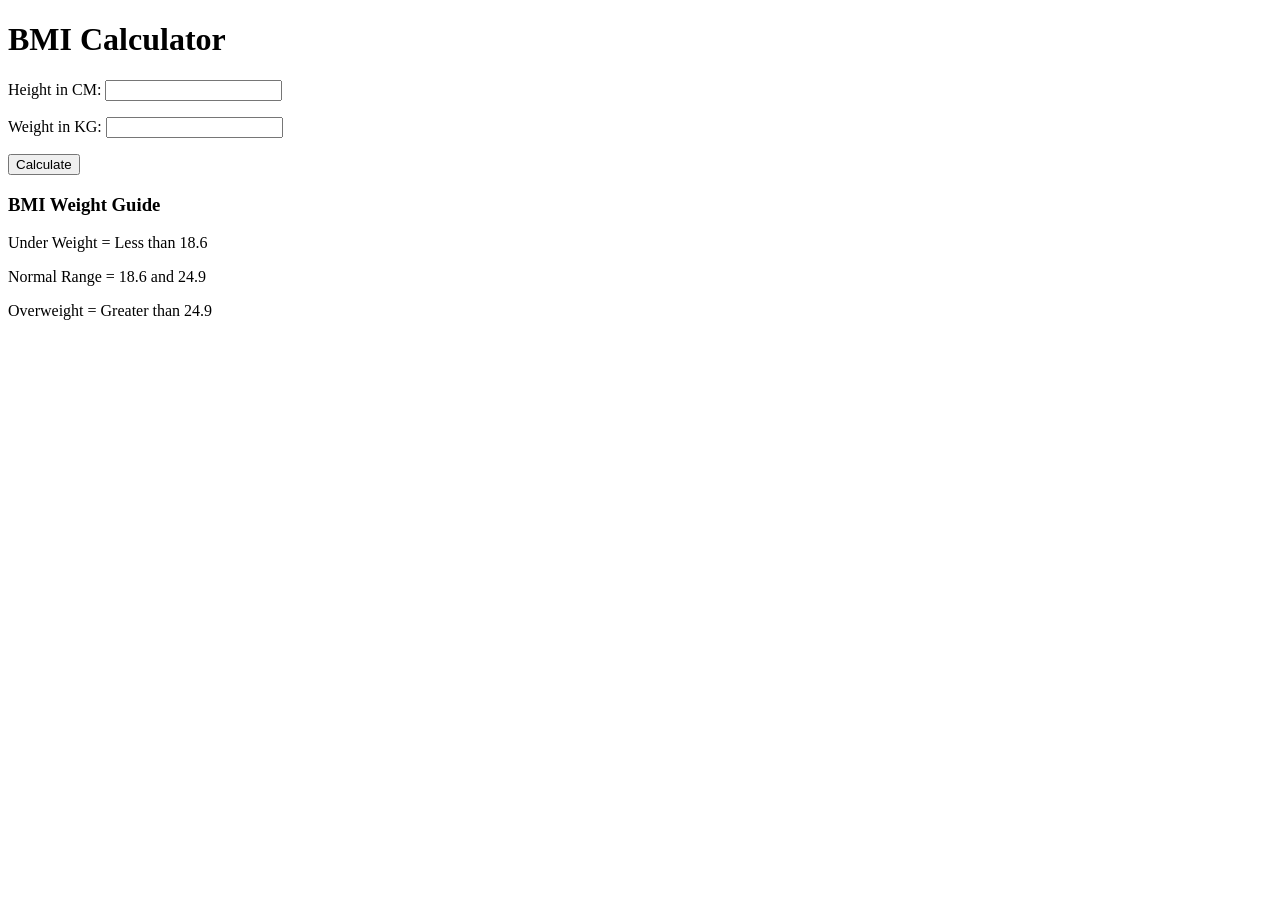
==== project2/index.html @ 26f507ec "project2" ====
<!DOCTYPE html>
<html lang="en">
  <head>
    <meta charset="UTF-8" />
    <meta name="viewport" content="width=device-width, initial-scale=1.0" />
    <meta http-equiv="X-UA-Compatible" content="ie=edge" />
    <link rel="stylesheet" href="style.css" />
    <link rel="stylesheet" href="../styles.css" />
    <title>BMI Calculator</title>
  </head>
  <body>
   
    <div class="container">
      <h1>BMI Calculator</h1>
      <form>
        <p><label>Height in CM: </label><input type="text" id="height" /></p>
        <p><label>Weight in KG: </label><input type="text" id="weight" /></p>
        <button>Calculate</button>
        <div id="results"></div>
        <div id="weight-guide">
          <h3>BMI Weight Guide</h3>
          <p>Under Weight = Less than 18.6</p>
          <p>Normal Range = 18.6 and 24.9</p>
          <p>Overweight = Greater than 24.9</p>
        </div>
      </form>
    </div>
  </body>
  <script src="chaiaurcode.js"></script>
</html>
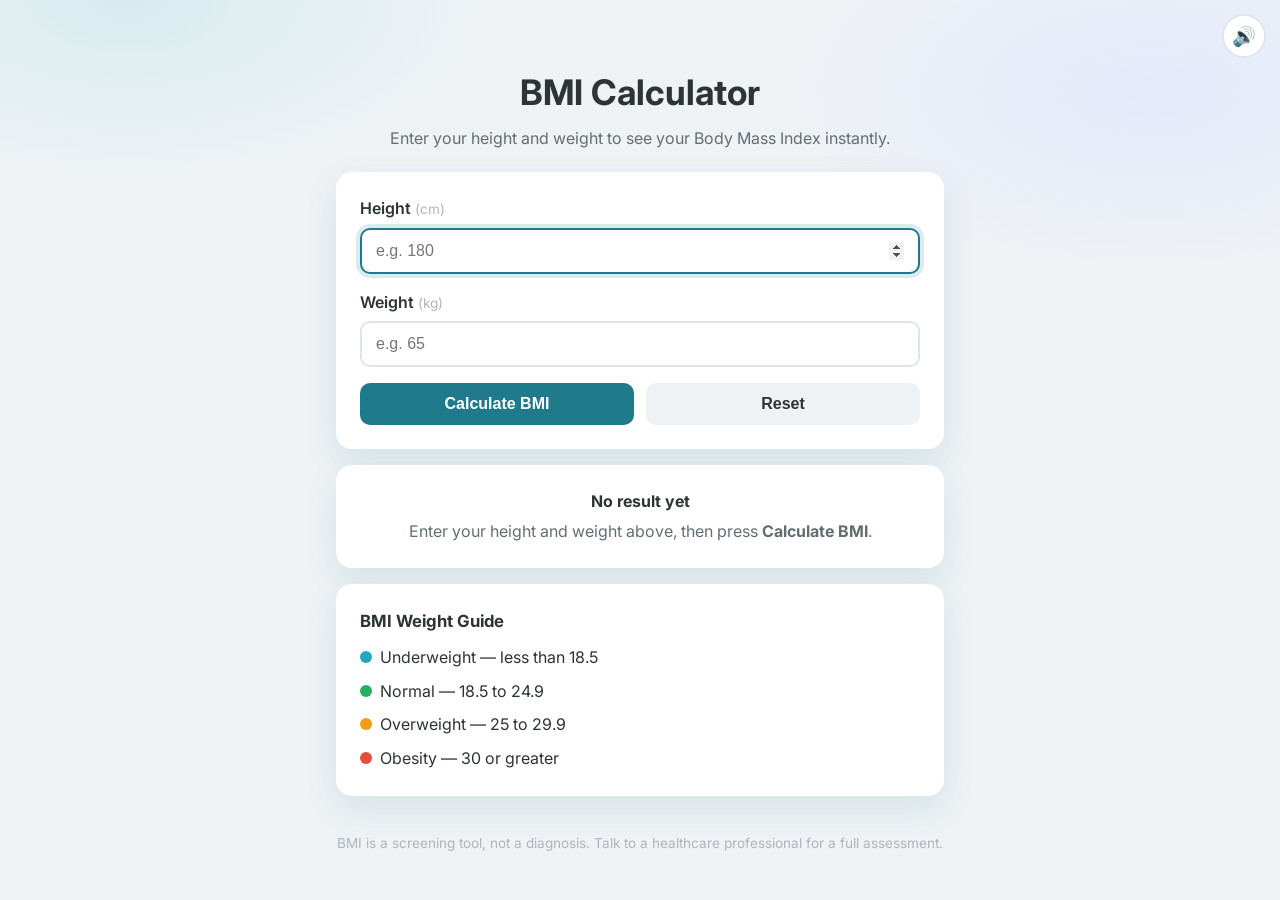
==== commit c647214d: "Projects Improved" ====
--- a/project2/index.html
+++ b/project2/index.html
@@ -5,26 +5,141 @@
     <meta name="viewport" content="width=device-width, initial-scale=1.0" />
     <meta http-equiv="X-UA-Compatible" content="ie=edge" />
     <link rel="stylesheet" href="style.css" />
-    <link rel="stylesheet" href="../styles.css" />
+    <link rel="preconnect" href="https://fonts.googleapis.com" />
+    <link rel="preconnect" href="https://fonts.gstatic.com" crossorigin />
+    <link
+      href="https://fonts.googleapis.com/css2?family=Inter:wght@400;500;600;700&display=swap"
+      rel="stylesheet"
+    />
     <title>BMI Calculator</title>
   </head>
   <body>
-   
-    <div class="container">
-      <h1>BMI Calculator</h1>
-      <form>
-        <p><label>Height in CM: </label><input type="text" id="height" /></p>
-        <p><label>Weight in KG: </label><input type="text" id="weight" /></p>
-        <button>Calculate</button>
-        <div id="results"></div>
-        <div id="weight-guide">
-          <h3>BMI Weight Guide</h3>
-          <p>Under Weight = Less than 18.6</p>
-          <p>Normal Range = 18.6 and 24.9</p>
-          <p>Overweight = Greater than 24.9</p>
+    <button
+      id="sound-toggle"
+      class="sound-toggle"
+      type="button"
+      aria-pressed="true"
+      aria-label="Toggle UI sounds"
+      title="Toggle sounds"
+    >
+      <span aria-hidden="true" id="sound-icon">🔊</span>
+    </button>
+
+    <main class="page">
+      <header class="banner">
+        <h1>BMI Calculator</h1>
+        <p class="subtitle">
+          Enter your height and weight to see your Body Mass Index instantly.
+        </p>
+      </header>
+
+      <section class="container" aria-label="BMI input">
+        <!-- novalidate so OUR custom JS validation runs instead of the browser's -->
+        <form id="bmi-form" novalidate>
+          <div class="form-group">
+            <label for="height" class="form-label">
+              Height <span class="unit">(cm)</span>
+            </label>
+            <input
+              type="number"
+              id="height"
+              class="form-input"
+              placeholder="e.g. 180"
+              min="1"
+              step="any"
+              inputmode="decimal"
+              autocomplete="off"
+              aria-describedby="form-error"
+            />
+          </div>
+
+          <div class="form-group">
+            <label for="weight" class="form-label">
+              Weight <span class="unit">(kg)</span>
+            </label>
+            <input
+              type="number"
+              id="weight"
+              class="form-input"
+              placeholder="e.g. 65"
+              min="1"
+              step="any"
+              inputmode="decimal"
+              autocomplete="off"
+              aria-describedby="form-error"
+            />
+          </div>
+
+          <p id="form-error" class="error-text" role="alert" hidden></p>
+
+          <div class="button-group">
+            <button type="submit" id="calculate-btn" class="btn btn-primary">
+              Calculate BMI
+            </button>
+            <button type="button" id="reset-btn" class="btn btn-secondary">
+              Reset
+            </button>
+          </div>
+        </form>
+      </section>
+
+      <section class="results-wrapper" aria-label="BMI result">
+        <!-- Empty state: shown before the first calculation -->
+        <div id="empty-state" class="empty-card">
+          <p class="empty-title">No result yet</p>
+          <p class="empty-text">
+            Enter your height and weight above, then press
+            <strong>Calculate BMI</strong>.
+          </p>
         </div>
-      </form>
-    </div>
+
+        <!-- Result card: hidden until a valid BMI is calculated -->
+        <div id="results" class="results-card" aria-live="polite" hidden>
+          <p id="category" class="results-category"></p>
+          <p class="bmi-label">Your BMI</p>
+          <p id="bmi-number" class="bmi-number">--</p>
+
+          <!-- Visual scale: marker position is set from JS -->
+          <div
+            class="bmi-scale"
+            role="img"
+            aria-label="BMI scale from underweight to obesity"
+          >
+            <div class="scale-bar">
+              <span class="seg seg-under"></span>
+              <span class="seg seg-normal"></span>
+              <span class="seg seg-over"></span>
+              <span class="seg seg-obese"></span>
+              <span id="scale-marker" class="scale-marker"></span>
+            </div>
+            <div class="scale-labels">
+              <span>14</span><span>18.5</span><span>25</span
+              ><span>30</span><span>40</span>
+            </div>
+          </div>
+
+          <p id="result-hint" class="result-hint"></p>
+        </div>
+
+        <div class="guide-card" aria-label="BMI weight guide">
+          <h2>BMI Weight Guide</h2>
+          <ul>
+            <li><span class="dot dot-under"></span>Underweight — less than 18.5</li>
+            <li><span class="dot dot-normal"></span>Normal — 18.5 to 24.9</li>
+            <li><span class="dot dot-over"></span>Overweight — 25 to 29.9</li>
+            <li><span class="dot dot-obese"></span>Obesity — 30 or greater</li>
+          </ul>
+        </div>
+      </section>
+    </main>
+
+    <footer class="footer">
+      <p>
+        BMI is a screening tool, not a diagnosis. Talk to a healthcare
+        professional for a full assessment.
+      </p>
+    </footer>
+
+    <script src="projectTwo.js"></script>
   </body>
-  <script src="chaiaurcode.js"></script>
 </html>
--- a/project2/style.css
+++ b/project2/style.css
@@ -0,0 +1,219 @@
+/* ============ Base ============ */
+:root {
+  --primary: #1f7a8c;
+  --primary-dark: #16657a;
+  --bg: #eef2f5;
+  --card: #ffffff;
+  --text: #2d3436;
+  --muted: #636e72;
+  --faint: #adb5bd;
+  --border: #dfe6ea;
+  --under: #22a7c3;
+  --normal: #27ae60;
+  --over: #f39c12;
+  --obese: #e74c3c;
+}
+
+* { box-sizing: border-box; }
+
+body {
+  margin: 0;
+  font-family: 'Inter', system-ui, sans-serif;
+  background:
+    radial-gradient(600px 300px at 10% 0%, #d7ecef 0%, transparent 60%),
+    radial-gradient(600px 300px at 90% 10%, #e4e9fb 0%, transparent 60%),
+    var(--bg);
+  color: var(--text);
+  line-height: 1.6;
+  min-height: 100vh;
+}
+
+.page {
+  max-width: 640px;
+  margin: 0 auto;
+  padding: 64px 16px 24px;
+}
+
+/* ============ Header ============ */
+.banner { text-align: center; margin-bottom: 20px; }
+.banner h1 { margin: 0 0 6px; font-size: 2.2rem; }
+.banner .subtitle { margin: 0; color: var(--muted); }
+
+/* ============ Cards ============ */
+.container,
+.empty-card,
+.results-card,
+.guide-card {
+  background: var(--card);
+  border-radius: 16px;
+  box-shadow: 0 12px 32px rgba(31, 122, 140, 0.12);
+  padding: 24px;
+}
+
+.container { margin-bottom: 16px; }
+.results-wrapper { display: grid; gap: 16px; }
+
+/* ============ Form ============ */
+.form-group { margin-bottom: 16px; }
+.form-label { display: block; font-weight: 600; margin-bottom: 6px; }
+.unit { color: var(--faint); font-weight: 400; font-size: 0.85rem; }
+
+.form-input {
+  width: 100%;
+  padding: 12px 14px;
+  font-size: 1rem;
+  border: 2px solid var(--border);
+  border-radius: 10px;
+  transition: border-color 0.2s, box-shadow 0.2s;
+}
+.form-input:focus {
+  outline: none;
+  border-color: var(--primary);
+  box-shadow: 0 0 0 4px rgba(31, 122, 140, 0.15);
+}
+.form-input.input-error {
+  border-color: var(--obese);
+  box-shadow: 0 0 0 4px rgba(231, 76, 60, 0.12);
+}
+
+.error-text {
+  color: var(--obese);
+  font-size: 0.9rem;
+  font-weight: 500;
+  margin: 0 0 12px;
+}
+
+.button-group { display: flex; gap: 12px; }
+.btn {
+  flex: 1;
+  padding: 12px;
+  font-size: 1rem;
+  font-weight: 600;
+  border-radius: 10px;
+  border: none;
+  cursor: pointer;
+  transition: transform 0.12s ease, box-shadow 0.2s, background 0.2s;
+}
+.btn:active { transform: scale(0.97); } /* press animation */
+.btn-primary { background: var(--primary); color: #fff; }
+.btn-primary:hover { background: var(--primary-dark); }
+.btn-primary:disabled { opacity: 0.7; cursor: wait; }
+.btn-secondary { background: #eef2f5; color: var(--text); }
+.btn-secondary:hover { background: #e2e8ec; }
+
+/* ============ Empty + result ============ */
+.empty-card { text-align: center; color: var(--muted); }
+.empty-title { font-weight: 700; color: var(--text); margin: 0 0 4px; }
+.empty-text { margin: 0; }
+
+.results-card {
+  text-align: center;
+  animation: fadeUp 0.35s ease; /* smooth result appearance */
+}
+.results-category {
+  display: inline-block;
+  margin: 0 0 4px;
+  padding: 4px 14px;
+  border-radius: 999px;
+  font-size: 0.8rem;
+  font-weight: 700;
+  text-transform: uppercase;
+  letter-spacing: 0.08em;
+  color: #fff;
+  background: var(--normal);
+}
+.results-card.underweight .results-category { background: var(--under); }
+.results-card.normal .results-category { background: var(--normal); }
+.results-card.overweight .results-category { background: var(--over); }
+.results-card.obesity .results-category { background: var(--obese); }
+
+.bmi-label { margin: 6px 0 0; color: var(--muted); font-size: 0.9rem; }
+.bmi-number { margin: 0; font-size: 3rem; font-weight: 700; }
+.result-hint { color: var(--muted); font-size: 0.92rem; margin: 12px 0 0; }
+
+/* ============ BMI scale ============ */
+.bmi-scale { margin-top: 16px; }
+.scale-bar {
+  position: relative;
+  display: flex;
+  height: 12px;
+  border-radius: 999px;
+  overflow: visible;
+  background: var(--border);
+}
+.seg { flex: 1; }
+.seg-under { background: var(--under); border-radius: 999px 0 0 999px; }
+.seg-normal { background: var(--normal); }
+.seg-over { background: var(--over); }
+.seg-obese { background: var(--obese); border-radius: 0 999px 999px 0; }
+
+.scale-marker {
+  position: absolute;
+  top: 50%;
+  left: 0%;
+  width: 20px;
+  height: 20px;
+  background: #fff;
+  border: 4px solid var(--text);
+  border-radius: 50%;
+  transform: translate(-50%, -50%);
+  transition: left 0.6s cubic-bezier(0.22, 1, 0.36, 1); /* indicator animation */
+  box-shadow: 0 2px 8px rgba(0, 0, 0, 0.25);
+}
+.scale-labels {
+  display: flex;
+  justify-content: space-between;
+  font-size: 0.75rem;
+  color: var(--muted);
+  margin-top: 8px;
+}
+
+/* ============ Guide ============ */
+.guide-card h2 { margin: 0 0 10px; font-size: 1.05rem; }
+.guide-card ul { list-style: none; margin: 0; padding: 0; display: grid; gap: 8px; }
+.dot { display: inline-block; width: 12px; height: 12px; border-radius: 50%; margin-right: 8px; }
+.dot-under { background: var(--under); }
+.dot-normal { background: var(--normal); }
+.dot-over { background: var(--over); }
+.dot-obese { background: var(--obese); }
+
+/* ============ Footer / sound toggle ============ */
+.footer { text-align: center; color: var(--faint); font-size: 0.85rem; }
+
+.sound-toggle {
+  position: fixed;
+  top: 14px;
+  right: 14px;
+  width: 44px;
+  height: 44px;
+  border-radius: 50%;
+  border: 2px solid var(--border);
+  background: #fff;
+  font-size: 1.2rem;
+  cursor: pointer;
+  z-index: 100;
+}
+.sound-toggle[aria-pressed="false"] { opacity: 0.55; }
+
+/* ============ Animations ============ */
+@keyframes fadeUp {
+  from { opacity: 0; transform: translateY(14px); }
+  to { opacity: 1; transform: translateY(0); }
+}
+@keyframes shake {
+  0%, 100% { transform: translateX(0); }
+  20% { transform: translateX(-8px); }
+  40% { transform: translateX(8px); }
+  60% { transform: translateX(-5px); }
+  80% { transform: translateX(5px); }
+}
+.shake { animation: shake 0.4s ease; }
+
+@media (prefers-reduced-motion: reduce) {
+  * { animation-duration: 0.01ms !important; transition-duration: 0.01ms !important; }
+}
+
+@media (max-width: 480px) {
+  .banner h1 { font-size: 1.7rem; }
+  .button-group { flex-direction: column; }
+}
